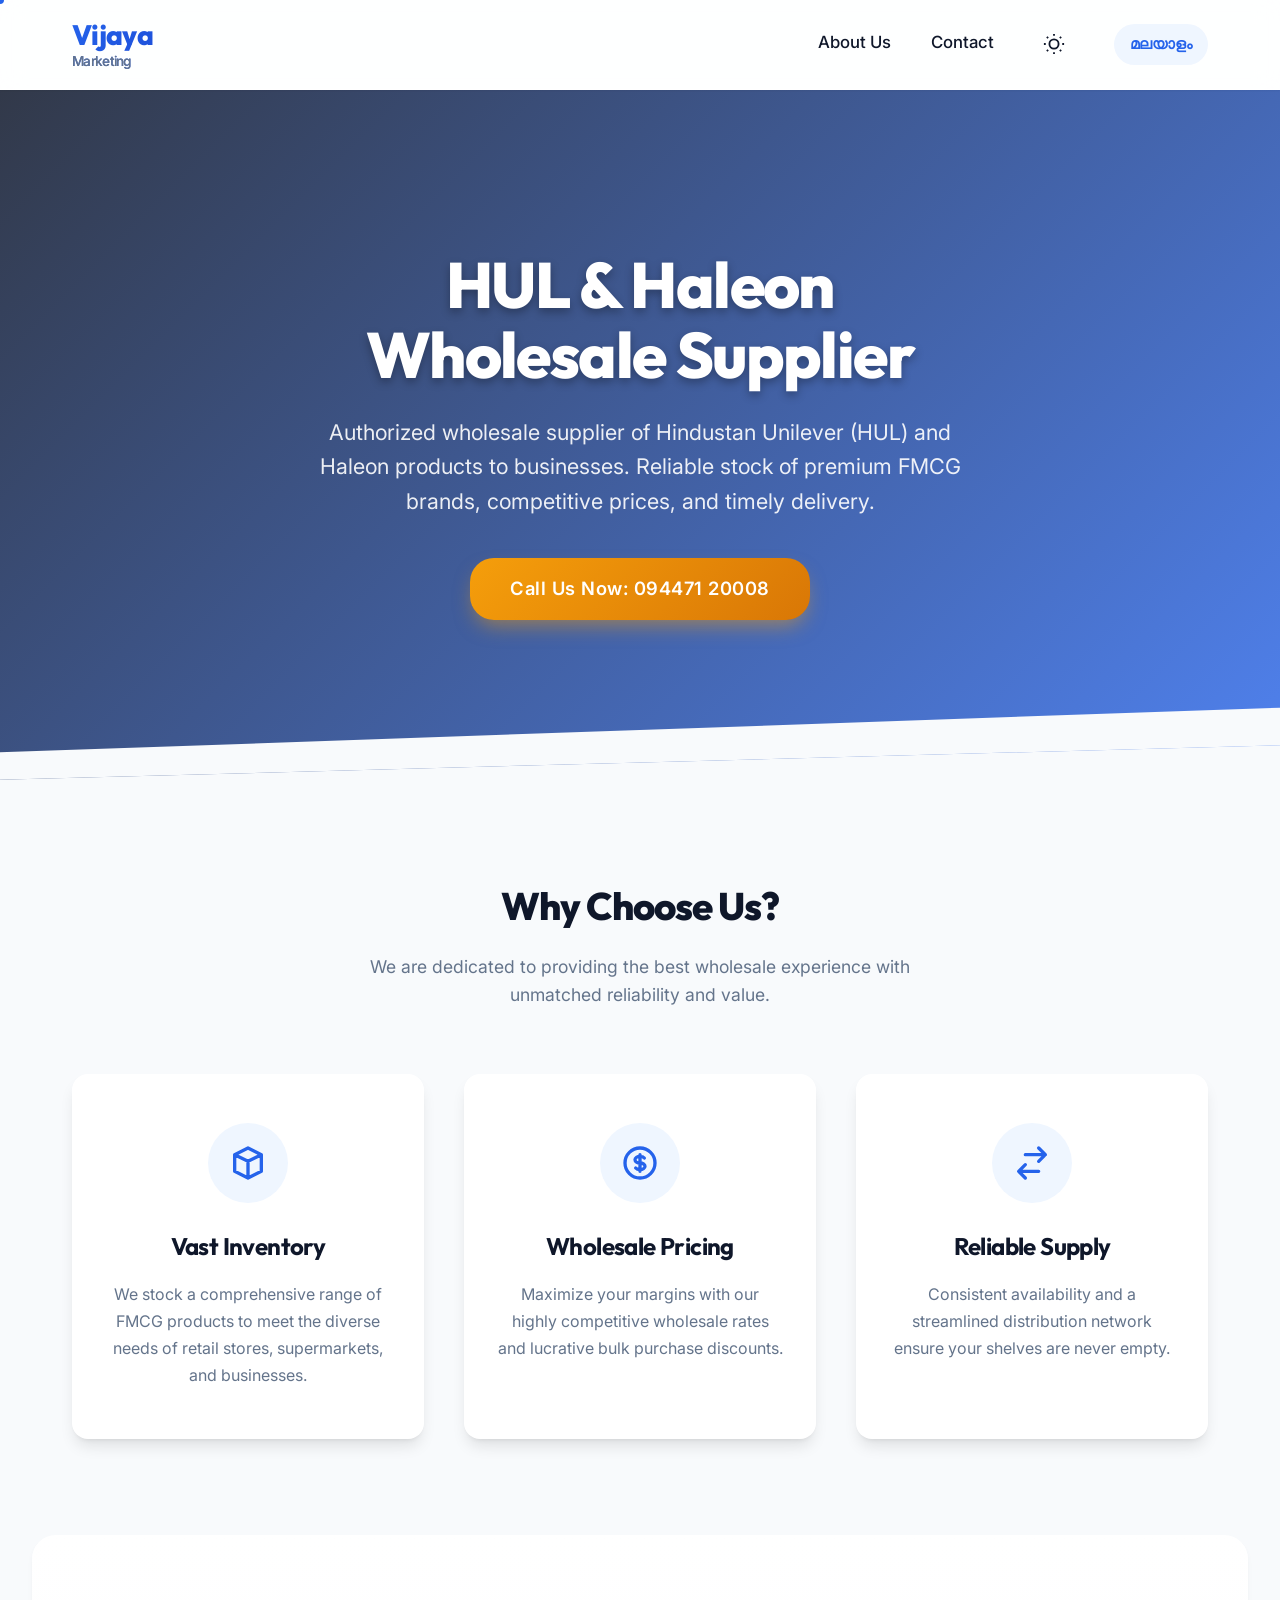
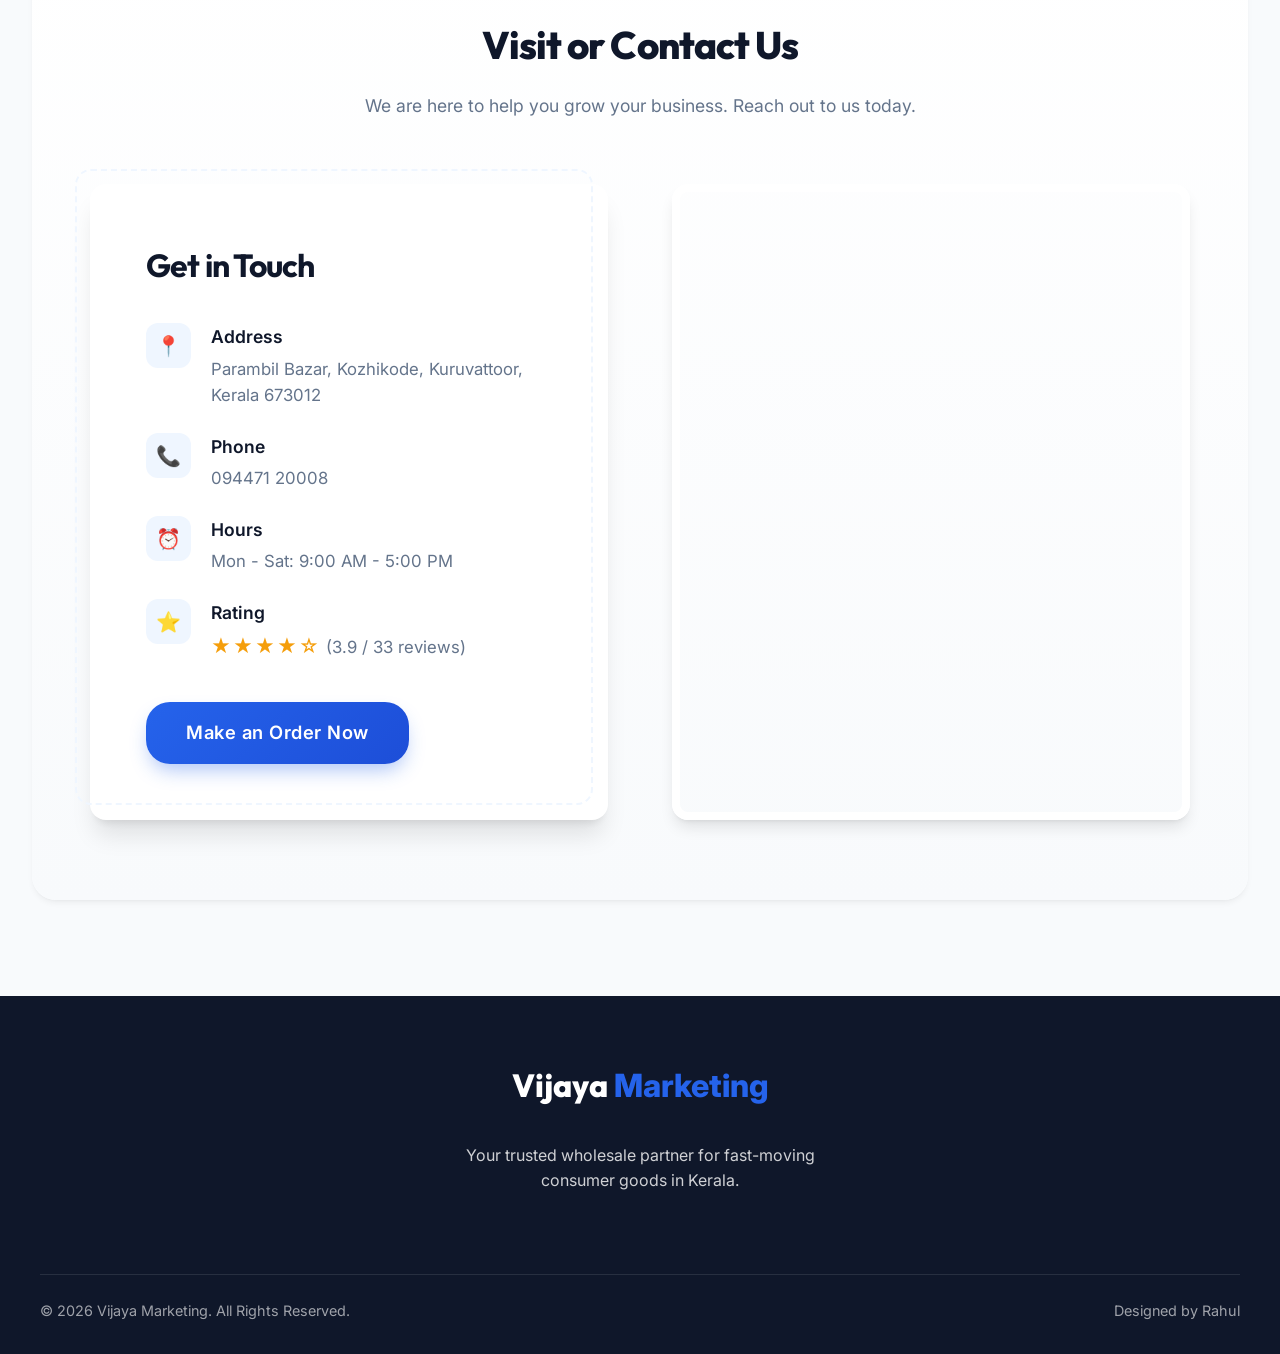
==== index.html @ 31bfe197 "Add files via upload" ====
<!DOCTYPE html>
<html lang="en">

<head>
    <meta charset="UTF-8">
    <meta name="viewport" content="width=device-width, initial-scale=1.0">
    <title>Vijaya Marketing | FMCG Goods Wholesaler</title>
    <!-- Dynamic Language & UI Scripts -->
    <!-- Scripts are loaded at the end of the body for performance -->

    <!-- Google Fonts -->
    <link rel="preconnect" href="https://fonts.googleapis.com">
    <link rel="preconnect" href="https://fonts.gstatic.com" crossorigin>

    <!-- Link to external premium styles -->
    <link rel="stylesheet" href="styles.css">
</head>

<body>

    <header>
        <div class="nav-container animate-fade-in">
            <a href="#" class="logo">
                Vijaya <span>Marketing</span>
            </a>

            <!-- Mobile Menu Toggle -->
            <button class="mobile-menu-toggle" aria-label="Toggle navigation">
                <span></span>
                <span></span>
                <span></span>
            </button>

            <nav class="nav-links">
                <a href="#about" data-i18n="nav_about">About Us</a>
                <a href="#contact" data-i18n="nav_contact">Contact</a>

                <!-- Theme Toggle Button -->
                <button id="theme-toggle" class="theme-toggle" aria-label="Toggle Dark Mode">
                    <svg class="sun-icon" viewBox="0 0 24 24" fill="none" stroke="currentColor" stroke-width="2">
                        <circle cx="12" cy="12" r="5"></circle>
                        <path
                            d="M12 1v2M12 21v2M4.2 4.2l1.4 1.4M18.4 18.4l1.4 1.4M1 12h2M21 12h2M4.2 19.8l1.4-1.4M18.4 5.6l1.4-1.4">
                        </path>
                    </svg>
                    <svg class="moon-icon" viewBox="0 0 24 24" fill="none" stroke="currentColor" stroke-width="2">
                        <path d="M21 12.79A9 9 0 1 1 11.21 3 7 7 0 0 0 21 12.79z"></path>
                    </svg>
                </button>

                <a href="#" id="lang-toggle" class="lang-switch" data-i18n="lang_switch">മലയാളം</a>
            </nav>
        </div>
    </header>

    <section class="hero">
        <div class="hero-content animate-fade-up">
            <h1 data-i18n="hero_title">HUL & Haleon <br>Wholesale Supplier</h1>
            <p data-i18n="hero_desc">Authorized wholesale supplier of Hindustan Unilever (HUL) and Haleon products to
                businesses. Reliable stock of premium FMCG brands, competitive prices, and timely delivery.</p>
            <div style="margin-top: 2rem;">
                <a href="#contact" class="btn" data-i18n="hero_btn">Call Us Now: 094471 20008</a>
            </div>
        </div>
    </section>

    <section id="about" class="section-container">
        <div class="reveal">
            <h2 class="section-title" data-i18n="about_title">Why Choose Us?</h2>
            <p class="section-subtitle" data-i18n="about_subtitle">We are dedicated to providing the best wholesale
                experience with unmatched reliability and value.</p>

            <div class="features">
                <div class="feature-card delay-100">
                    <div class="feature-icon-wrapper">
                        <!-- Icon: Inventory/Boxes -->
                        <svg width="40" height="40" fill="none" stroke="currentColor" viewBox="0 0 24 24">
                            <path stroke-linecap="round" stroke-linejoin="round" stroke-width="2"
                                d="M20 7l-8-4-8 4m16 0l-8 4m8-4v10l-8 4m0-10L4 7m8 4v10M4 7v10l8 4"></path>
                        </svg>
                    </div>
                    <h3 data-i18n="feature1_title">Vast Inventory</h3>
                    <p data-i18n="feature1_desc">We stock a comprehensive range of FMCG products to meet the diverse
                        needs of retail stores, supermarkets, and businesses.</p>
                </div>
                <div class="feature-card delay-200">
                    <div class="feature-icon-wrapper">
                        <!-- Icon: Currency/Price -->
                        <svg width="40" height="40" fill="none" stroke="currentColor" viewBox="0 0 24 24">
                            <path stroke-linecap="round" stroke-linejoin="round" stroke-width="2"
                                d="M12 8c-1.657 0-3 .895-3 2s1.343 2 3 2 3 .895 3 2-1.343 2-3 2m0-8c1.11 0 2.08.402 2.599 1M12 8V7m0 1v8m0 0v1m0-1c-1.11 0-2.08-.402-2.599-1M21 12a9 9 0 11-18 0 9 9 0 0118 0z">
                            </path>
                        </svg>
                    </div>
                    <h3 data-i18n="feature2_title">Wholesale Pricing</h3>
                    <p data-i18n="feature2_desc">Maximize your margins with our highly competitive wholesale rates and
                        lucrative bulk purchase discounts.</p>
                </div>
                <div class="feature-card delay-300">
                    <div class="feature-icon-wrapper">
                        <!-- Icon: Truck/Delivery -->
                        <svg width="40" height="40" fill="none" stroke="currentColor" viewBox="0 0 24 24">
                            <path stroke-linecap="round" stroke-linejoin="round" stroke-width="2"
                                d="M8 7h12m0 0l-4-4m4 4l-4 4m0 6H4m0 0l4 4m-4-4l4-4"></path>
                        </svg>
                    </div>
                    <h3 data-i18n="feature3_title">Reliable Supply</h3>
                    <p data-i18n="feature3_desc">Consistent availability and a streamlined distribution network ensure
                        your shelves are never empty.</p>
                </div>
            </div>
        </div>
    </section>

    <section id="contact" class="contact-section reveal">
        <h2 class="section-title" data-i18n="contact_title">Visit or Contact Us</h2>
        <p class="section-subtitle" data-i18n="contact_subtitle">We are here to help you grow your business. Reach out
            to us today.</p>

        <div class="contact-grid">
            <div class="contact-info-wrapper delay-100">
                <div class="contact-info">
                    <h3 data-i18n="contact_getintouch">Get in Touch</h3>

                    <div class="contact-detail">
                        <div class="contact-icon">📍</div>
                        <div class="contact-text">
                            <strong data-i18n="contact_address_label">Address</strong>
                            <p data-i18n="contact_address">Parambil Bazar, Kozhikode, Kuruvattoor, Kerala 673012</p>
                        </div>
                    </div>

                    <div class="contact-detail">
                        <div class="contact-icon">📞</div>
                        <div class="contact-text">
                            <strong data-i18n="contact_phone_label">Phone</strong>
                            <a href="tel:+919447120008">094471 20008</a>
                        </div>
                    </div>

                    <div class="contact-detail">
                        <div class="contact-icon">⏰</div>
                        <div class="contact-text">
                            <strong data-i18n="contact_hours_label">Hours</strong>
                            <p data-i18n="contact_hours">Mon - Sat: 9:00 AM - 5:00 PM</p>
                        </div>
                    </div>

                    <div class="contact-detail">
                        <div class="contact-icon">⭐</div>
                        <div class="contact-text">
                            <strong data-i18n="contact_rating_label">Rating</strong>
                            <p data-i18n="contact_rating"><span class="rating-stars">★★★★☆</span> (3.9 / 33 reviews)</p>
                        </div>
                    </div>

                    <div style="margin-top: 2.5rem;">
                        <a href="tel:+919447120008" class="btn btn-primary" data-i18n="contact_btn">Make an Order
                            Now</a>
                    </div>
                </div>
            </div>

            <div class="map-embed delay-200" aria-label="Google Map showing our location">
                <iframe title="Vijaya Marketing Location" loading="lazy" referrerpolicy="no-referrer-when-downgrade"
                    src="https://www.google.com/maps?q=Vijaya%20Marketing%2C%20Kozhikode&ll=11.3082222,75.8243611&z=18&output=embed">
                </iframe>
            </div>
        </div>
    </section>

    <footer>
        <div class="footer-content">
            <div class="footer-logo">Vijaya <span>Marketing</span></div>
            <p style="color: rgba(255,255,255,0.8); max-width: 400px; margin: 1rem 0 2rem;" data-i18n="footer_desc">Your
                trusted wholesale partner for fast-moving consumer goods in Kerala.</p>

            <div class="footer-bottom">
                <p data-i18n="footer_rights">&copy; 2026 Vijaya Marketing. All Rights Reserved.</p>
                <p data-i18n="footer_design">Designed by Rahul</p>
            </div>
        </div>
    </footer>

    <!-- Dynamic JS Files -->
    <script src="lang.js"></script>
    <script src="script.js"></script>
</body>

</html>
---- styles.css ----
@import url('https://fonts.googleapis.com/css2?family=Inter:wght@400;500;600&family=Outfit:wght@500;700;800&display=swap');

/* --- CSS VARIABLES & RESET --- */
:root {
    /* Premium Color Palette (Light Mode - Default) */
    --primary-color: #2563eb;
    /* Rich Indigo/Blue */
    --primary-hover: #1d4ed8;
    --primary-light: #eff6ff;

    --secondary-color: #f8fafc;
    /* Clean Off-white */
    --text-dark: #0f172a;
    /* Deep Slate for high contrast text */
    --text-light: #64748b;
    /* Soft Slate for secondary text */
    --white: #ffffff;
    --surface-color: #ffffff;
    --accent: #f59e0b;
    /* Warm Amber/Gold */
    --accent-hover: #d97706;

    --glass-bg: rgba(255, 255, 255, 0.85);
    --glass-border: rgba(255, 255, 255, 0.3);

    /* Shadows & Border Radius for Glassmorphism & Soft UI */
    --shadow-sm: 0 1px 2px 0 rgb(0 0 0 / 0.05);
    --shadow-md: 0 4px 6px -1px rgb(0 0 0 / 0.05), 0 2px 4px -2px rgb(0 0 0 / 0.05);
    --shadow-lg: 0 10px 15px -3px rgb(0 0 0 / 0.1), 0 4px 6px -4px rgb(0 0 0 / 0.1);
    --shadow-premium: 0 20px 25px -5px rgb(0 0 0 / 0.1), 0 8px 10px -6px rgb(0 0 0 / 0.1);

    --radius-md: 0.75rem;
    --radius-lg: 1rem;
    --radius-xl: 1.5rem;

    --transition-speed: 0.3s;
}

[data-theme="dark"] {
    /* Premium Color Palette (Dark Mode) */
    --primary-color: #3b82f6;
    /* Lighter Blue for contrast */
    --primary-hover: #60a5fa;
    --primary-light: #1e3a8a;
    /* Deep blue background accent */

    --secondary-color: #0f172a;
    /* Deep Slate Background */
    --text-dark: #f8fafc;
    /* Off-white text */
    --text-light: #94a3b8;
    /* Slate for secondary text */
    --white: #ffffff;
    /* Unaltered text color for headers/buttons */
    --surface-color: #1e293b;
    /* Elevated surface color (e.g. cards) */
    --accent: #f59e0b;
    --accent-hover: #fbbf24;

    --glass-bg: rgba(15, 23, 42, 0.85);
    --glass-border: rgba(255, 255, 255, 0.1);

    /* Dimmer Shadows for Dark Mode */
    --shadow-sm: 0 1px 2px 0 rgb(0 0 0 / 0.3);
    --shadow-md: 0 4px 6px -1px rgb(0 0 0 / 0.4);
    --shadow-lg: 0 10px 15px -3px rgb(0 0 0 / 0.5);
    --shadow-premium: 0 20px 25px -5px rgb(0 0 0 / 0.6);
}

* {
    margin: 0;
    padding: 0;
    box-sizing: border-box;
    font-family: 'Inter', system-ui, -apple-system, sans-serif;
    scroll-behavior: smooth;
}

body {
    color: var(--text-dark);
    line-height: 1.6;
    background-color: var(--secondary-color);
    -webkit-font-smoothing: antialiased;
    overflow-x: hidden;
    transition: background-color var(--transition-speed) ease, color var(--transition-speed) ease;
}

h1,
h2,
h3,
h4,
h5,
h6,
.logo {
    font-family: 'Outfit', sans-serif;
    letter-spacing: -0.025em;
}

/* --- ANIMATIONS & DYNAMIC MOVEMENTS --- */
@keyframes fadeUp {
    from {
        opacity: 0;
        transform: translateY(30px);
    }

    to {
        opacity: 1;
        transform: translateY(0);
    }
}

@keyframes fadeIn {
    from {
        opacity: 0;
    }

    to {
        opacity: 1;
    }
}

@keyframes float {
    0% {
        transform: translateY(0px);
    }

    50% {
        transform: translateY(-10px);
    }

    100% {
        transform: translateY(0px);
    }
}

.animate-fade-up {
    animation: fadeUp 0.8s cubic-bezier(0.16, 1, 0.3, 1) forwards;
    opacity: 0;
    /* Hidden initially, controlled by forwards */
}

.animate-fade-in {
    animation: fadeIn 1s ease-out forwards;
    opacity: 0;
}

.delay-100 {
    animation-delay: 100ms;
}

.delay-200 {
    animation-delay: 200ms;
}

.delay-300 {
    animation-delay: 300ms;
}

.delay-400 {
    animation-delay: 400ms;
}


/* --- NAVIGATION (GLASSMORPHISM) --- */
header {
    background-color: var(--glass-bg);
    /* Semi-transparent */
    backdrop-filter: blur(12px);
    /* Glassmorphism */
    -webkit-backdrop-filter: blur(12px);
    border-bottom: 1px solid var(--glass-border);
    box-shadow: var(--shadow-sm);
    position: sticky;
    top: 0;
    z-index: 1000;
    transition: all var(--transition-speed) ease;
}

.nav-container {
    max-width: 1200px;
    margin: 0 auto;
    padding: 1.25rem 2rem;
    display: flex;
    justify-content: space-between;
    align-items: center;
}

.logo {
    font-size: 1.75rem;
    font-weight: 800;
    color: var(--primary-color);
    text-decoration: none;
    display: flex;
    flex-direction: column;
    line-height: 1.1;
    background: linear-gradient(135deg, var(--primary-color), var(--primary-hover));
    background-clip: text;
    -webkit-background-clip: text;
    -webkit-text-fill-color: transparent;
}

.logo span {
    font-family: 'Inter', sans-serif;
    font-size: 0.85rem;
    color: var(--text-light);
    font-weight: 500;
    margin-top: 0.2rem;
    -webkit-text-fill-color: var(--text-light);
    /* Override gradient for span */
}

.nav-links {
    display: flex;
    align-items: center;
    gap: 2.5rem;
}

/* Mobile Menu Button */
.mobile-menu-toggle {
    display: none;
    flex-direction: column;
    justify-content: space-between;
    width: 30px;
    height: 21px;
    background: transparent;
    border: none;
    cursor: pointer;
    z-index: 1001;
    /* Keep above the mobile menu */
}

.mobile-menu-toggle span {
    width: 100%;
    height: 3px;
    background-color: var(--primary-color);
    border-radius: 3px;
    transition: all 0.3s ease;
}

/* Hamburger animation classes */
.mobile-menu-toggle.active span:nth-child(1) {
    transform: translateY(9px) rotate(45deg);
}

.mobile-menu-toggle.active span:nth-child(2) {
    opacity: 0;
}

.mobile-menu-toggle.active span:nth-child(3) {
    transform: translateY(-9px) rotate(-45deg);
}

.nav-links a {
    text-decoration: none;
    color: var(--text-dark);
    font-weight: 500;
    font-size: 1.05rem;
    position: relative;
    padding-bottom: 0.25rem;
    transition: color 0.3s ease;
}

/* Animated Underline for Nav Links */
.nav-links a::after {
    content: '';
    position: absolute;
    width: 0;
    height: 2px;
    bottom: 0;
    left: 0;
    background-color: var(--primary-color);
    transition: width 0.3s ease;
    border-radius: 2px;
}

.nav-links a:hover {
    color: var(--primary-color);
}

.nav-links a:hover::after {
    width: 100%;
}

.nav-links a.lang-switch {
    background-color: var(--primary-light);
    color: var(--primary-color);
    padding: 0.5rem 1rem;
    border-radius: var(--radius-xl);
    font-size: 0.95rem;
    font-weight: 600;
    transition: all 0.3s ease;
}

.nav-links a.lang-switch::after {
    display: none;
}

.nav-links a.lang-switch:hover {
    background-color: var(--primary-color);
    color: var(--white);
    transform: translateY(-2px);
    box-shadow: var(--shadow-sm);
}

/* Theme Toggle Button */
.theme-toggle {
    background: transparent;
    border: none;
    cursor: pointer;
    color: var(--text-dark);
    display: flex;
    align-items: center;
    justify-content: center;
    padding: 0.5rem;
    border-radius: 50%;
    transition: all 0.3s ease;
    width: 40px;
    height: 40px;
}

.theme-toggle:hover {
    background-color: var(--primary-light);
    color: var(--primary-color);
}

.theme-toggle svg {
    width: 22px;
    height: 22px;
}

/* Hide moon icon by default (light mode) */
.theme-toggle .moon-icon {
    display: none;
}

/* In dark mode, hide sun icon and show moon icon */
[data-theme="dark"] .theme-toggle .sun-icon {
    display: none;
}

[data-theme="dark"] .theme-toggle .moon-icon {
    display: block;
}

/* --- HERO SECTION --- */
.hero {
    position: relative;
    background: linear-gradient(135deg, rgba(15, 23, 42, 0.85) 0%, rgba(37, 99, 235, 0.8) 100%),
        url('https://images.unsplash.com/photo-1604719312566-8912e9227c6a?auto=format&fit=crop&w=1920&q=80') center/cover fixed;
    color: var(--white);
    text-align: center;
    padding: 10rem 2rem;
    overflow: hidden;
    clip-path: polygon(0 0, 100% 0, 100% 95%, 0 100%);
}

.hero::after {
    content: '';
    position: absolute;
    bottom: -50px;
    left: 0;
    width: 100%;
    height: 100px;
    background: var(--secondary-color);
    transform: skewY(-2deg);
    z-index: 1;
}

.hero-content {
    position: relative;
    z-index: 2;
    max-width: 800px;
    margin: 0 auto;
}

.hero h1 {
    font-size: clamp(2.5rem, 5vw, 4.5rem);
    font-weight: 800;
    line-height: 1.1;
    margin-bottom: 1.5rem;
    text-shadow: 0 4px 10px rgba(0, 0, 0, 0.3);
    color: #ffffff;
}

.hero p {
    font-size: clamp(1.1rem, 2vw, 1.35rem);
    margin-bottom: 2.5rem;
    color: rgba(255, 255, 255, 0.9);
    max-width: 650px;
    margin-left: auto;
    margin-right: auto;
    font-weight: 400;
}

/* Premium Buttons */
.btn {
    display: inline-flex;
    align-items: center;
    justify-content: center;
    background: linear-gradient(135deg, var(--accent), var(--accent-hover));
    color: var(--white);
    padding: 1rem 2.5rem;
    border-radius: var(--radius-xl);
    text-decoration: none;
    font-weight: 600;
    font-size: 1.15rem;
    letter-spacing: 0.5px;
    box-shadow: 0 10px 20px -5px rgba(245, 158, 11, 0.5);
    transition: all 0.3s cubic-bezier(0.25, 0.8, 0.25, 1);
    position: relative;
    overflow: hidden;
    border: none;
    cursor: pointer;
}

.btn::before {
    content: '';
    position: absolute;
    top: 0;
    left: -100%;
    width: 50%;
    height: 100%;
    background: linear-gradient(to right, rgba(255, 255, 255, 0) 0%, rgba(255, 255, 255, 0.2) 50%, rgba(255, 255, 255, 0) 100%);
    transform: skewX(-25deg);
    transition: all 0.5s ease;
}

.btn:hover {
    transform: translateY(-3px) scale(1.02);
    box-shadow: 0 15px 25px -5px rgba(245, 158, 11, 0.6);
}

.btn:hover::before {
    left: 200%;
}

.btn-primary {
    background: linear-gradient(135deg, var(--primary-color), var(--primary-hover));
    box-shadow: 0 10px 20px -5px rgba(37, 99, 235, 0.4);
}

.btn-primary:hover {
    box-shadow: 0 15px 25px -5px rgba(37, 99, 235, 0.5);
}

/* --- FEATURES/ABOUT --- */
.section-container {
    max-width: 1200px;
    margin: 6rem auto;
    padding: 0 2rem;
    position: relative;
    z-index: 10;
}

.section-title {
    text-align: center;
    font-size: clamp(2rem, 3vw, 2.75rem);
    margin-bottom: 1rem;
    color: var(--text-dark);
    font-weight: 800;
}

.section-subtitle {
    text-align: center;
    color: var(--text-light);
    font-size: 1.1rem;
    max-width: 600px;
    margin: 0 auto 4rem auto;
}

.features {
    display: grid;
    grid-template-columns: repeat(auto-fit, minmax(320px, 1fr));
    gap: 2.5rem;
}

.feature-card {
    background: var(--surface-color);
    padding: 3rem 2rem;
    border-radius: var(--radius-lg);
    box-shadow: var(--shadow-lg);
    text-align: center;
    transition: all 0.4s cubic-bezier(0.16, 1, 0.3, 1), background-color var(--transition-speed) ease;
    position: relative;
    border: 1px solid var(--glass-border);
    z-index: 1;
}

.feature-card::before {
    content: '';
    position: absolute;
    inset: 0;
    border-radius: var(--radius-lg);
    padding: 2px;
    background: linear-gradient(135deg, var(--primary-light), white);
    mask: linear-gradient(#fff 0 0) content-box, linear-gradient(#fff 0 0);
    -webkit-mask: linear-gradient(#fff 0 0) content-box, linear-gradient(#fff 0 0);
    -webkit-mask-composite: xor;
    mask-composite: exclude;
    opacity: 0;
    transition: opacity 0.4s ease;
    z-index: -1;
}

.feature-card:hover {
    transform: translateY(-10px);
    box-shadow: var(--shadow-premium);
}

[data-theme="dark"] .feature-card:hover {
    border-color: rgba(255, 255, 255, 0.3);
    box-shadow: 0 0 25px rgba(59, 130, 246, 0.15), var(--shadow-premium);
}

.feature-card:hover::before {
    opacity: 1;
}

.feature-icon-wrapper {
    width: 80px;
    height: 80px;
    margin: 0 auto 1.5rem;
    background: var(--primary-light);
    border-radius: 50%;
    display: flex;
    align-items: center;
    justify-content: center;
    color: var(--primary-color);
    font-size: 2rem;
    transition: transform 0.3s ease;
}

.feature-card:hover .feature-icon-wrapper {
    transform: scale(1.1) rotate(5deg);
    background: var(--primary-color);
    color: var(--white);
}

.feature-card h3 {
    margin-bottom: 1rem;
    color: var(--text-dark);
    font-size: 1.5rem;
    font-weight: 700;
}

.feature-card p {
    color: var(--text-light);
    line-height: 1.7;
}

/* --- CONTACT & INFO --- */
.contact-section {
    background: linear-gradient(to bottom, var(--surface-color), var(--secondary-color));
    border-radius: var(--radius-xl);
    padding: 5rem 2rem;
    margin: 6rem 2rem;
    box-shadow: var(--shadow-md);
    transition: background-color var(--transition-speed) ease;
}

.contact-grid {
    display: grid;
    grid-template-columns: 1fr 1fr;
    gap: 4rem;
    max-width: 1100px;
    margin: 0 auto;
    align-items: center;
}

.contact-info-wrapper {
    background: var(--surface-color);
    padding: 3.5rem;
    border-radius: var(--radius-lg);
    box-shadow: var(--shadow-premium);
    position: relative;
    transition: background-color var(--transition-speed) ease;
}

/* Decorative element */
.contact-info-wrapper::after {
    content: '';
    position: absolute;
    top: -15px;
    left: -15px;
    right: 15px;
    bottom: 15px;
    border: 2px dashed var(--primary-light);
    border-radius: var(--radius-lg);
    z-index: -1;
}

.contact-info h3 {
    font-size: 2rem;
    margin-bottom: 2rem;
    color: var(--text-dark);
}

.contact-detail {
    display: flex;
    align-items: flex-start;
    margin-bottom: 1.5rem;
    gap: 1.25rem;
}

.contact-icon {
    background: var(--primary-light);
    color: var(--primary-color);
    width: 45px;
    height: 45px;
    border-radius: 12px;
    display: flex;
    align-items: center;
    justify-content: center;
    font-size: 1.25rem;
    flex-shrink: 0;
}

.contact-text strong {
    display: block;
    color: var(--text-dark);
    font-weight: 600;
    margin-bottom: 0.25rem;
    font-size: 1.1rem;
}

.contact-text p,
.contact-text a {
    color: var(--text-light);
    text-decoration: none;
    font-size: 1.05rem;
}

.contact-text a:hover {
    color: var(--primary-color);
}

.rating-stars {
    color: var(--accent);
    font-size: 1.2rem;
    letter-spacing: 2px;
}

.map-embed {
    border-radius: var(--radius-lg);
    overflow: hidden;
    height: 100%;
    min-height: 450px;
    box-shadow: var(--shadow-lg);
    position: relative;
    border: 8px solid var(--surface-color);
}

.map-embed iframe {
    width: 100%;
    height: 100%;
    position: absolute;
    top: 0;
    left: 0;
    border: 0;
}

/* --- FOOTER --- */
footer {
    background-color: #0f172a;
    color: var(--white);
    padding: 4rem 2rem 2rem;
    position: relative;
    overflow: hidden;
    transition: background-color var(--transition-speed) ease;
}

[data-theme="dark"] footer {
    background-color: #05080f;
}

.footer-content {
    max-width: 1200px;
    margin: 0 auto;
    display: flex;
    flex-direction: column;
    align-items: center;
    text-align: center;
}

.footer-logo {
    font-size: 2rem;
    font-weight: 800;
    font-family: 'Outfit', sans-serif;
    color: var(--white);
    margin-bottom: 1rem;
}

.footer-logo span {
    color: var(--primary-color);
}

.footer-bottom {
    margin-top: 3rem;
    padding-top: 1.5rem;
    border-top: 1px solid rgba(255, 255, 255, 0.1);
    width: 100%;
    display: flex;
    justify-content: space-between;
    align-items: center;
    font-size: 0.9rem;
    color: rgba(255, 255, 255, 0.6);
}

/* --- RESPONSIVE DESIGN --- */
@media (max-width: 992px) {
    .contact-grid {
        grid-template-columns: 1fr;
        gap: 3rem;
    }

    .map-embed {
        min-height: 350px;
    }

    .contact-section {
        margin: 4rem 1rem;
        padding: 3rem 1.5rem;
    }
}

@media (max-width: 768px) {
    .mobile-menu-toggle {
        display: flex;
    }

    .nav-links {
        position: fixed;
        top: 0;
        right: -100%;
        width: 100%;
        max-width: 100%;
        height: 100vh;
        background-color: var(--surface-color);
        flex-direction: column;
        justify-content: center;
        align-items: center;
        gap: 3rem;
        box-shadow: -5px 0 15px rgba(0, 0, 0, 0.1);
        transition: right 0.4s cubic-bezier(0.16, 1, 0.3, 1);
        z-index: 1000;
    }

    .nav-links.active {
        right: 0;
    }

    .nav-links a {
        font-size: 1.25rem;
    }

    .hero {
        padding: 8rem 1rem 6rem;
        clip-path: polygon(0 0, 100% 0, 100% 98%, 0 100%);
    }

    .hero h1 {
        font-size: 2.25rem;
    }

    .hero p {
        font-size: 1rem;
    }

    .features {
        grid-template-columns: 1fr;
    }

    .contact-info-wrapper {
        padding: 2rem;
    }

    .footer-bottom {
        flex-direction: column;
        gap: 1rem;
    }
}

/* --- ADVANCED INTERACTIVITY (CUSTOM CURSOR) --- */
@media (pointer: fine) {
    body {
        cursor: none;
        /* Hide default cursor */
    }

    a,
    button,
    .feature-card,
    .contact-info-wrapper {
        cursor: none;
        /* Ensure no default pointer cursor shows either */
    }

    .custom-cursor {
        position: fixed;
        top: 0;
        left: 0;
        width: 8px;
        height: 8px;
        background-color: var(--primary-color);
        border-radius: 50%;
        pointer-events: none;
        z-index: 9999;
        transform: translate(-50%, -50%);
        transition: width 0.2s, height 0.2s, background-color 0.2s, transform 0.1s;
    }

    /* Expand the dot gently on hover */
    .custom-cursor.active {
        width: 14px;
        height: 14px;
        background-color: var(--primary-hover);
        opacity: 0.8;
    }
}
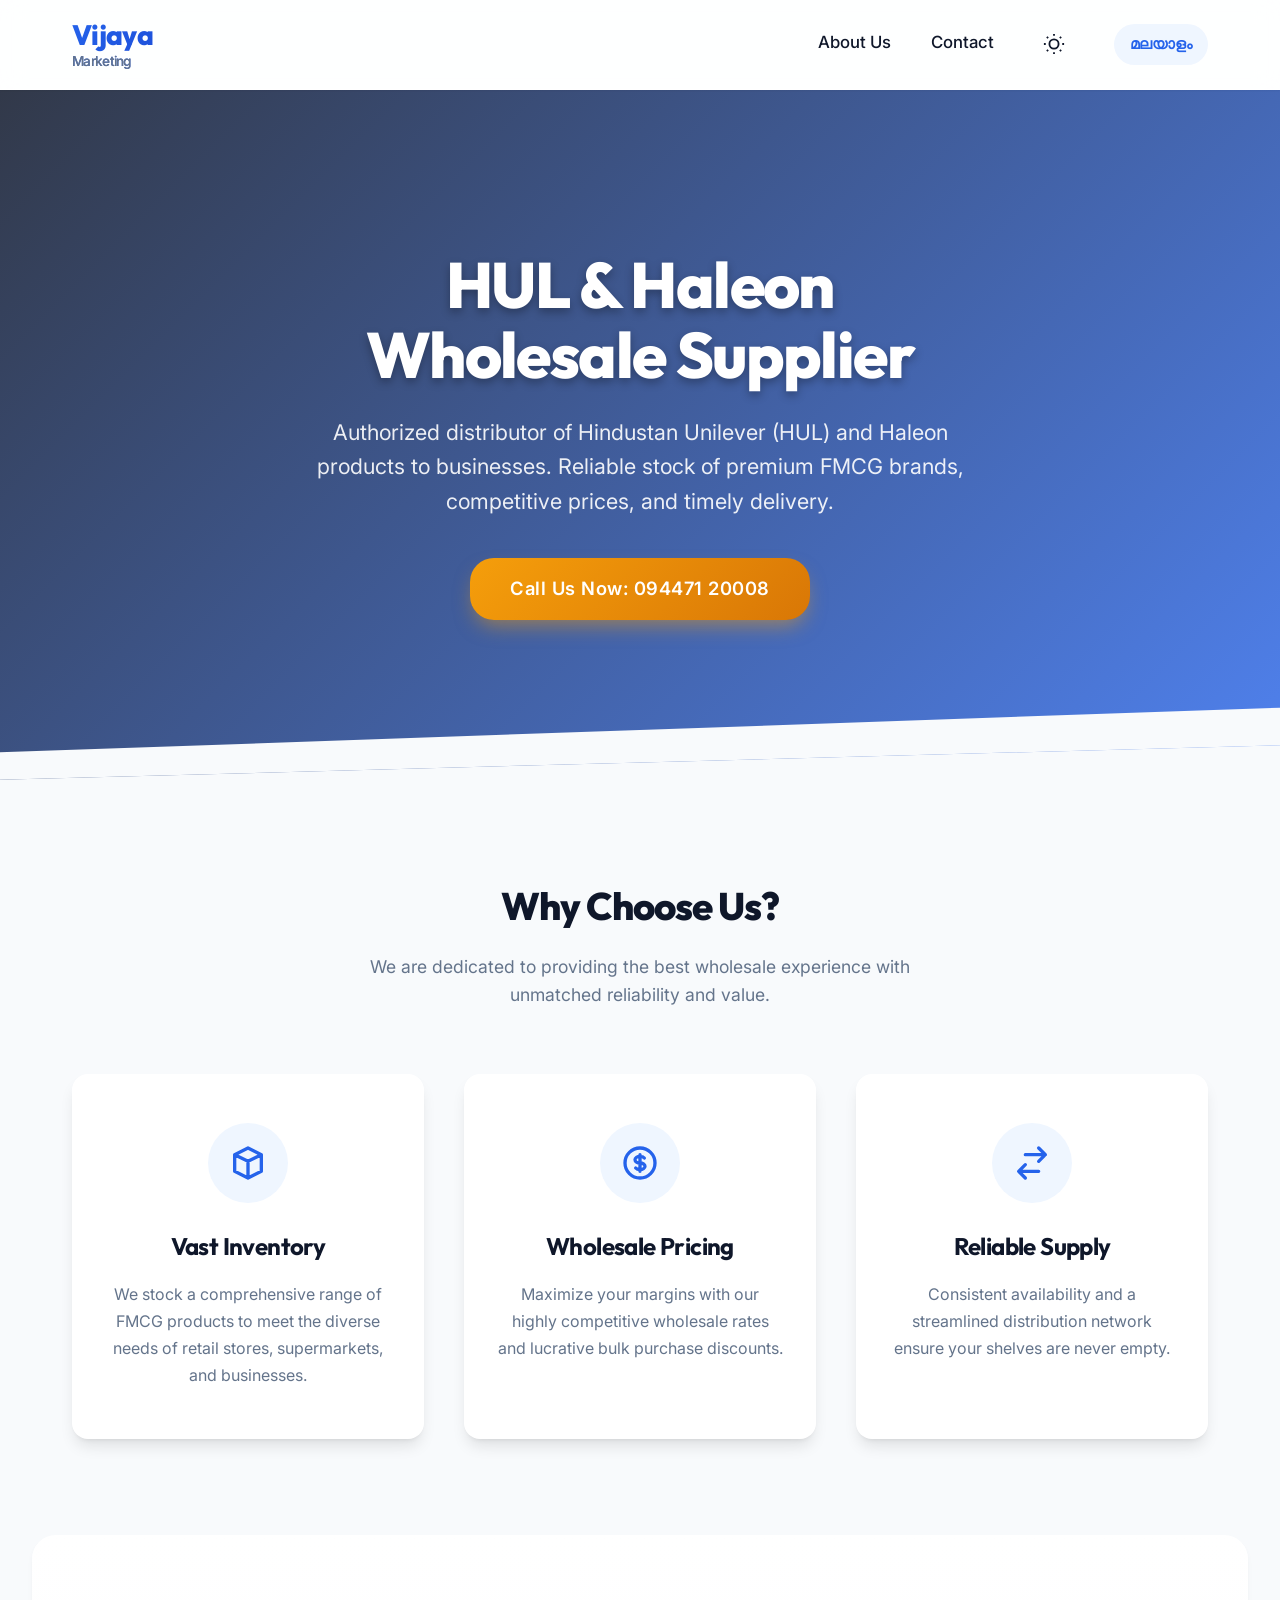
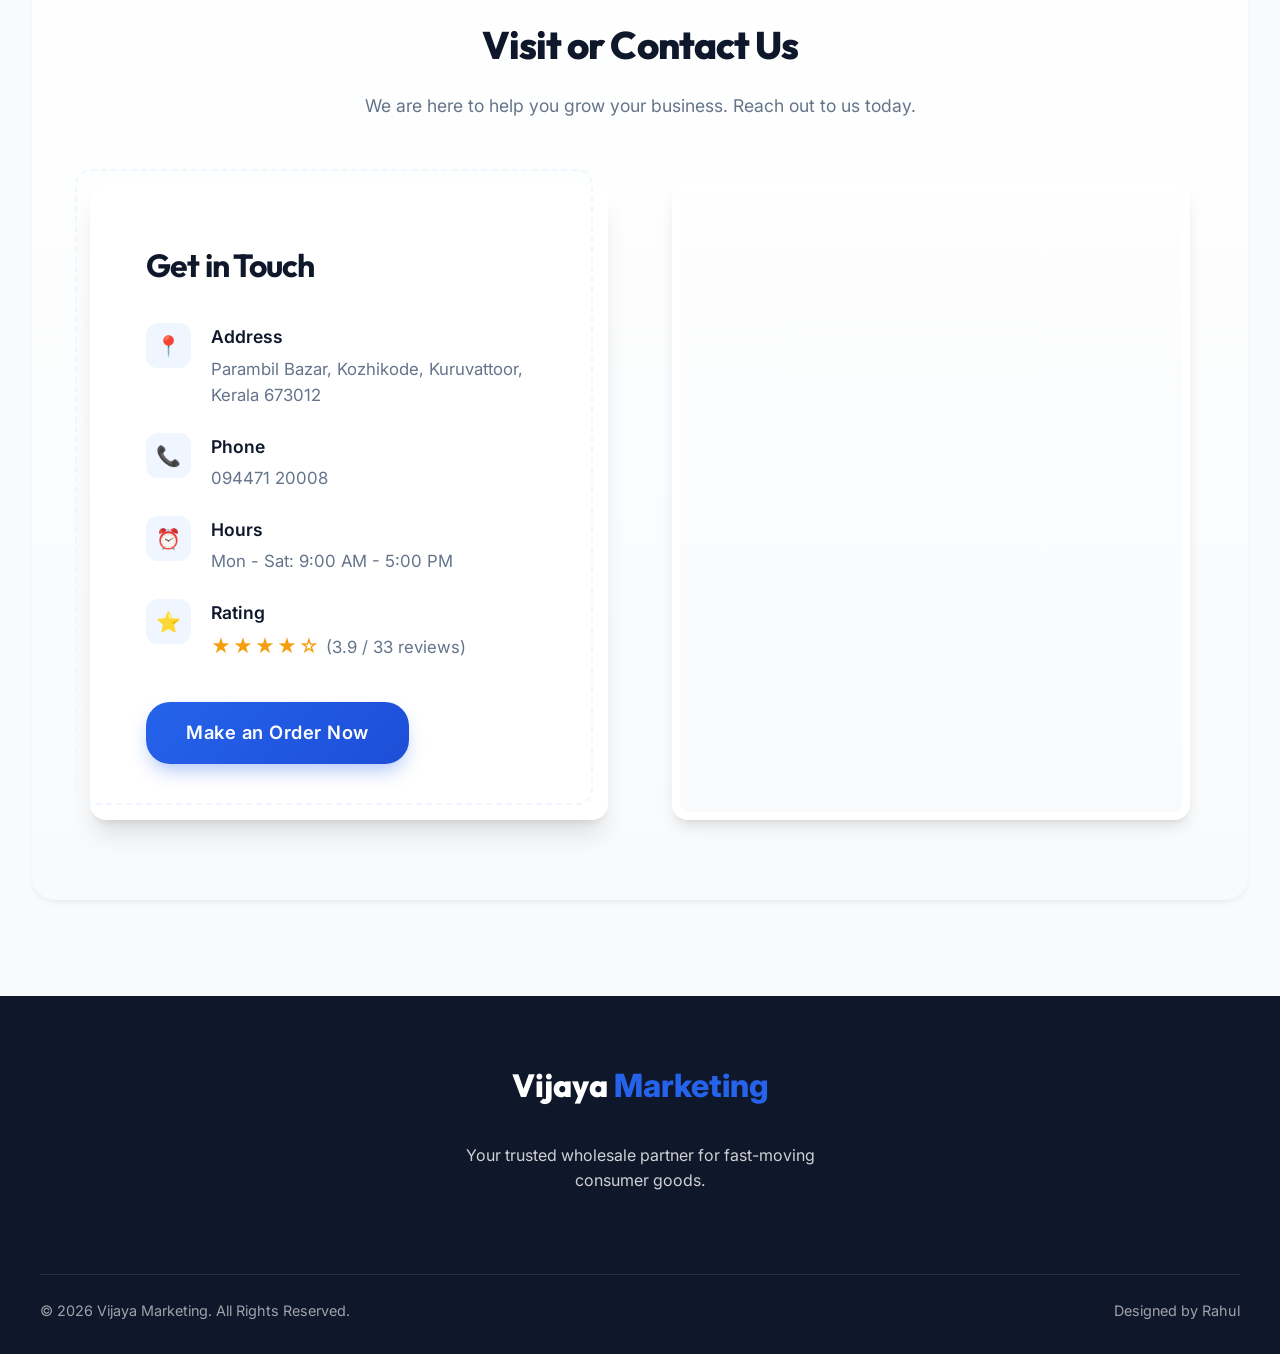
==== commit a2f50cf2: "Update index.html" ====
--- a/index.html
+++ b/index.html
@@ -56,7 +56,7 @@
     <section class="hero">
         <div class="hero-content animate-fade-up">
             <h1 data-i18n="hero_title">HUL & Haleon <br>Wholesale Supplier</h1>
-            <p data-i18n="hero_desc">Authorized wholesale supplier of Hindustan Unilever (HUL) and Haleon products to
+            <p data-i18n="hero_desc">Authorized distributor of Hindustan Unilever (HUL) and Haleon products to
                 businesses. Reliable stock of premium FMCG brands, competitive prices, and timely delivery.</p>
             <div style="margin-top: 2rem;">
                 <a href="#contact" class="btn" data-i18n="hero_btn">Call Us Now: 094471 20008</a>
@@ -173,7 +173,7 @@
         <div class="footer-content">
             <div class="footer-logo">Vijaya <span>Marketing</span></div>
             <p style="color: rgba(255,255,255,0.8); max-width: 400px; margin: 1rem 0 2rem;" data-i18n="footer_desc">Your
-                trusted wholesale partner for fast-moving consumer goods in Kerala.</p>
+                trusted wholesale partner for fast-moving consumer goods.</p>
 
             <div class="footer-bottom">
                 <p data-i18n="footer_rights">&copy; 2026 Vijaya Marketing. All Rights Reserved.</p>
@@ -187,4 +187,4 @@
     <script src="script.js"></script>
 </body>
 
-</html>+</html>
--- a/styles.css
+++ b/styles.css
@@ -778,41 +778,3 @@
         gap: 1rem;
     }
 }
-
-/* --- ADVANCED INTERACTIVITY (CUSTOM CURSOR) --- */
-@media (pointer: fine) {
-    body {
-        cursor: none;
-        /* Hide default cursor */
-    }
-
-    a,
-    button,
-    .feature-card,
-    .contact-info-wrapper {
-        cursor: none;
-        /* Ensure no default pointer cursor shows either */
-    }
-
-    .custom-cursor {
-        position: fixed;
-        top: 0;
-        left: 0;
-        width: 8px;
-        height: 8px;
-        background-color: var(--primary-color);
-        border-radius: 50%;
-        pointer-events: none;
-        z-index: 9999;
-        transform: translate(-50%, -50%);
-        transition: width 0.2s, height 0.2s, background-color 0.2s, transform 0.1s;
-    }
-
-    /* Expand the dot gently on hover */
-    .custom-cursor.active {
-        width: 14px;
-        height: 14px;
-        background-color: var(--primary-hover);
-        opacity: 0.8;
-    }
-}
